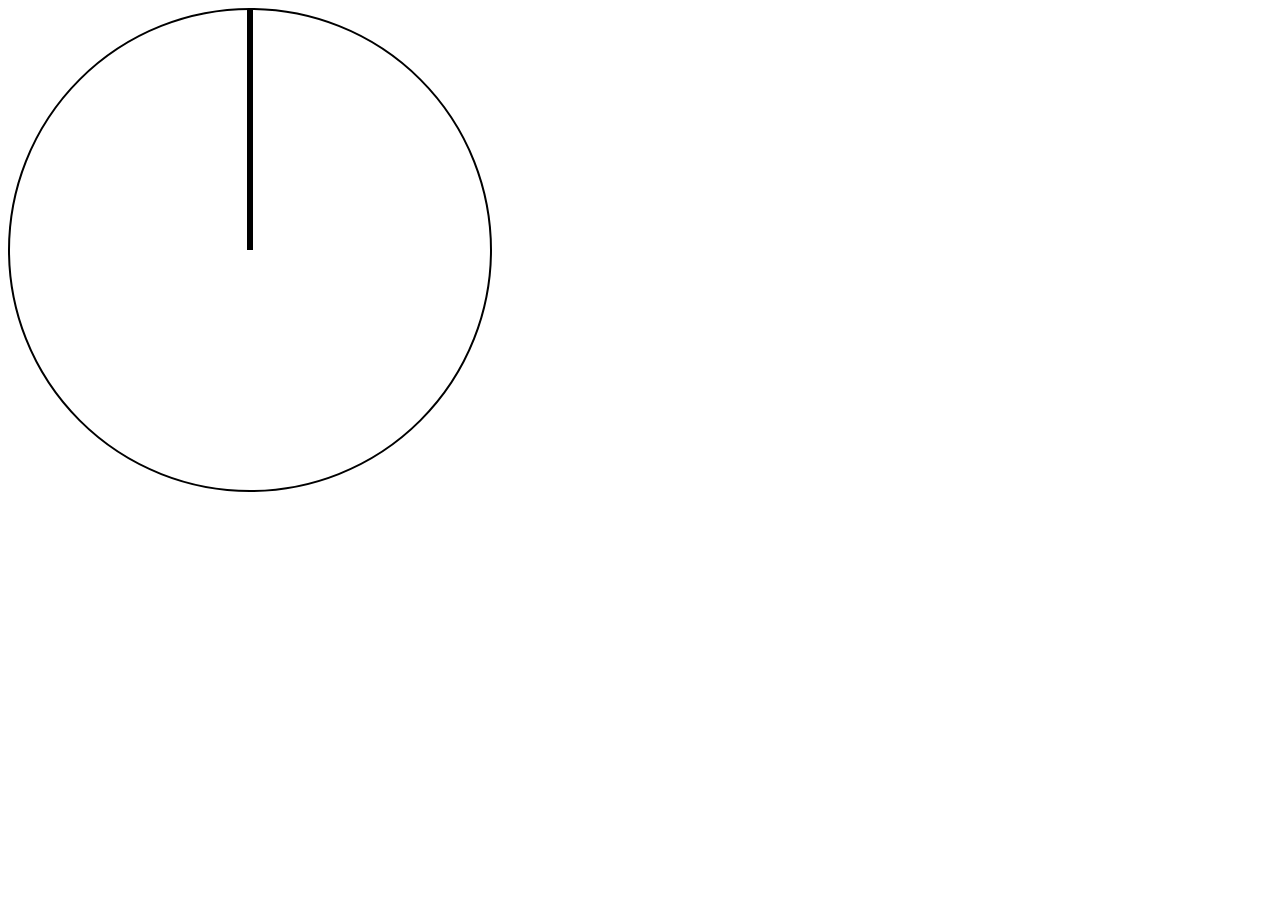
==== Day 2 - CSS & JS Clock/index.html @ ecd5aba5 "added the CSS portion" ====
<!DOCTYPE html>
<html lang="en">
<head>
    <meta charset="UTF-8">
    <meta name="viewport" content="width=device-width, initial-scale=1.0">
    <meta http-equiv="X-UA-Compatible" content="ie=edge">
    <title>CSS / JS Clock</title>
</head>
<body>
    
    <div class="clock">
        <div class="clock-face">
            <div class="hand hour-hand"></div>
            <div class="hand min-hand"></div>
            <div class="hand second-hand"></div>
        </div>
    </div>

    <style>
        .clock {
            width: 30rem;
            height: 30rem;
            border: 2px solid black;
            border-radius: 50%;
            position: relative;
        }

        .clock-face  {
            width: 100%;
            height: 100%;
            transform: translateY(-3px);
            position: relative;
        }

        .hand {
            width: 50%;
            height: 6px;
            background: black;
            position: absolute;
            top: 50%;
            transform-origin: 100%;
            transform: rotate(90deg);
            transition: all .05s;
            transition-timing-function: cubic-bezier(0.1, 2.7, 0.58, 1); /* Gives the bounc to the ticl*/
        }
    </style>


</body>
</html>
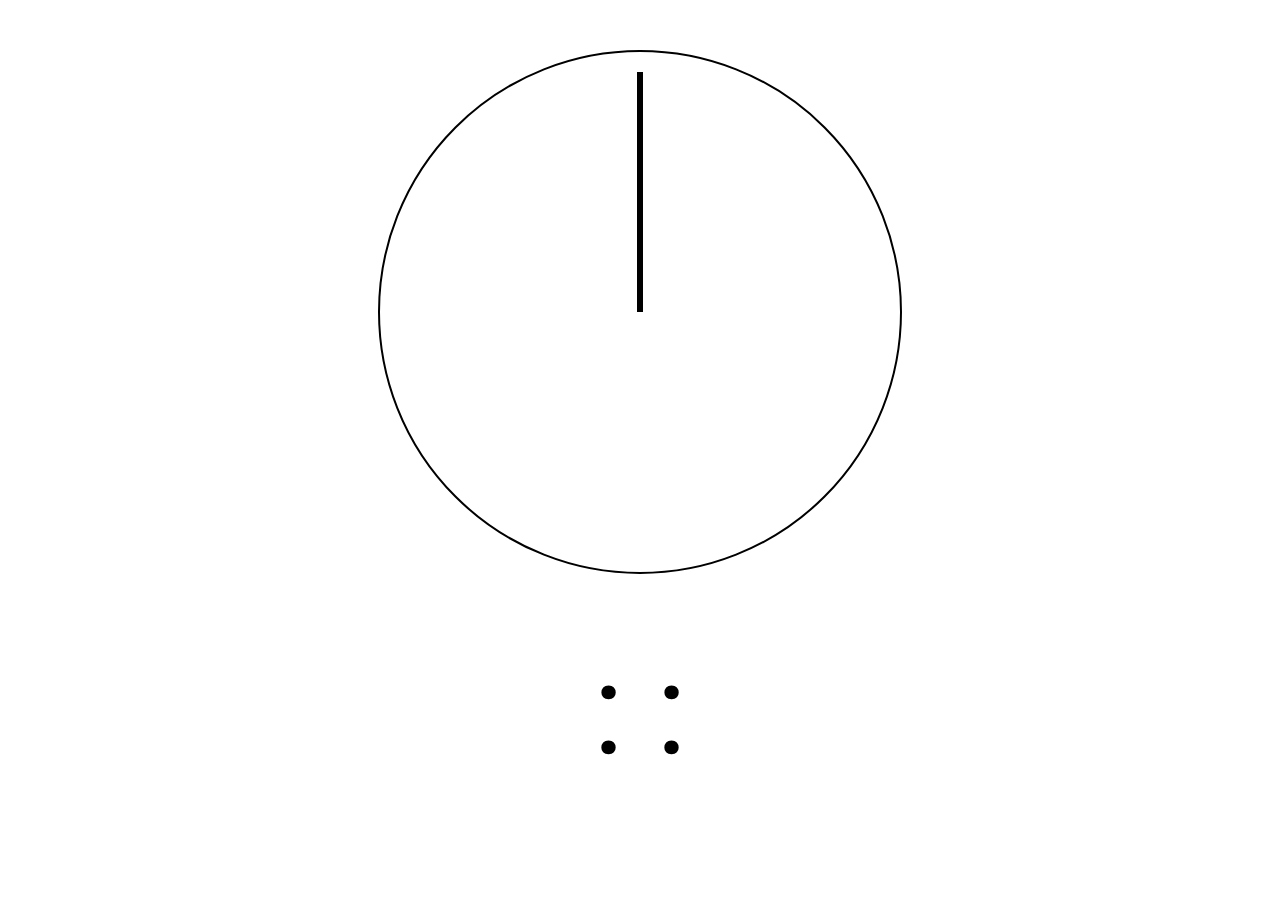
==== commit 95a0e9b4: "added the JS portion as well as a digital clock" ====
--- a/Day 2 - CSS & JS Clock/index.html
+++ b/Day 2 - CSS & JS Clock/index.html
@@ -5,24 +5,36 @@
     <meta name="viewport" content="width=device-width, initial-scale=1.0">
     <meta http-equiv="X-UA-Compatible" content="ie=edge">
     <title>CSS / JS Clock</title>
+    <link href="https://fonts.googleapis.com/css?family=Roboto" rel="stylesheet">
 </head>
 <body>
     
     <div class="clock">
         <div class="clock-face">
             <div class="hand hour-hand"></div>
-            <div class="hand min-hand"></div>
+            <div class="hand minute-hand"></div>
             <div class="hand second-hand"></div>
         </div>
     </div>
 
+    <div class="digital-clock">
+        <span class="space hours-space"></span>
+        <span>:</span>
+        <span class="space minutes-space"></span>
+        <span>:</span>
+        <span class="space seconds-space"></span>
+    </div>
+
     <style>
         .clock {
+            margin: auto;
             width: 30rem;
             height: 30rem;
             border: 2px solid black;
             border-radius: 50%;
             position: relative;
+            padding: 20px;
+            margin-top: 50px;
         }
 
         .clock-face  {
@@ -38,13 +50,61 @@
             background: black;
             position: absolute;
             top: 50%;
-            transform-origin: 100%;
-            transform: rotate(90deg);
+            transform-origin: 100%; /* controls where the object transforms from, in this case the right side */
+            transform: rotate(90deg); /* rotates the hand to the 12 o'clock position */
             transition: all .05s;
-            transition-timing-function: cubic-bezier(0.1, 2.7, 0.58, 1); /* Gives the bounc to the ticl*/
+            transition-timing-function: cubic-bezier(0.1, 2.7, 0.58, 1); /* Gives the bounc to the tick*/
+        }
+
+        .digital-clock {
+            font-family: Roboto;
+            font-size: 8em;
+            text-align: center;
+            margin-top: 60px;
         }
     </style>
 
+    <script>
+        const secondHand = document.querySelector (".second-hand");
+        const secondSpace = document.querySelector (".seconds-space");
+
+        const minuteHand = document.querySelector (".minute-hand");
+        const minuteSpace = document.querySelector (".minutes-space");
+
+        const hourHand = document.querySelector (".hour-hand");
+        const hourSpace = document.querySelector (".hours-space");
+
+        function setDate() {
+            const now = new Date(); //gets the current date, including time
+
+            // Updates seconds hand
+            const seconds = now.getSeconds (); //gets the current seconds of the minute from the date
+            const secondsDegrees = ((seconds/60) * 360) + 90; //converts from seconds to degrees for the clock rotation. The +90 is to offset the initial rotation of 90 degrees in the CSS.
+            secondHand.style.transform = `rotate(${secondsDegrees}deg)`;
+
+            secondSpace.innerHTML = seconds;
+
+            //Updates minutes hand
+            const minutes = now.getMinutes ();
+            const minutesDegrees = ((minutes/60) * 360) +90;
+            minuteHand.style.transform = `rotate(${minutesDegrees}deg)`;
+
+            minuteSpace.innerHTML = minutes;
+
+            //Updates hour hand
+            const hours = now.getHours();
+            const hoursDegrees = ((hours/12) * 360) + 90; //Divide by 12 instead of 60 since there are 12 hours in the day
+            hourHand.style.transform = `rotate(${hoursDegrees}deg)`;
+
+            hourSpace.innerHTML = hours;
+
+
+            // Logs current time to console for dev purposes
+            console.log (hours + ":" + minutes + ":" + seconds); 
+        }
+
+        setInterval (setDate,1000);
+    </script>
 
 </body>
 </html>